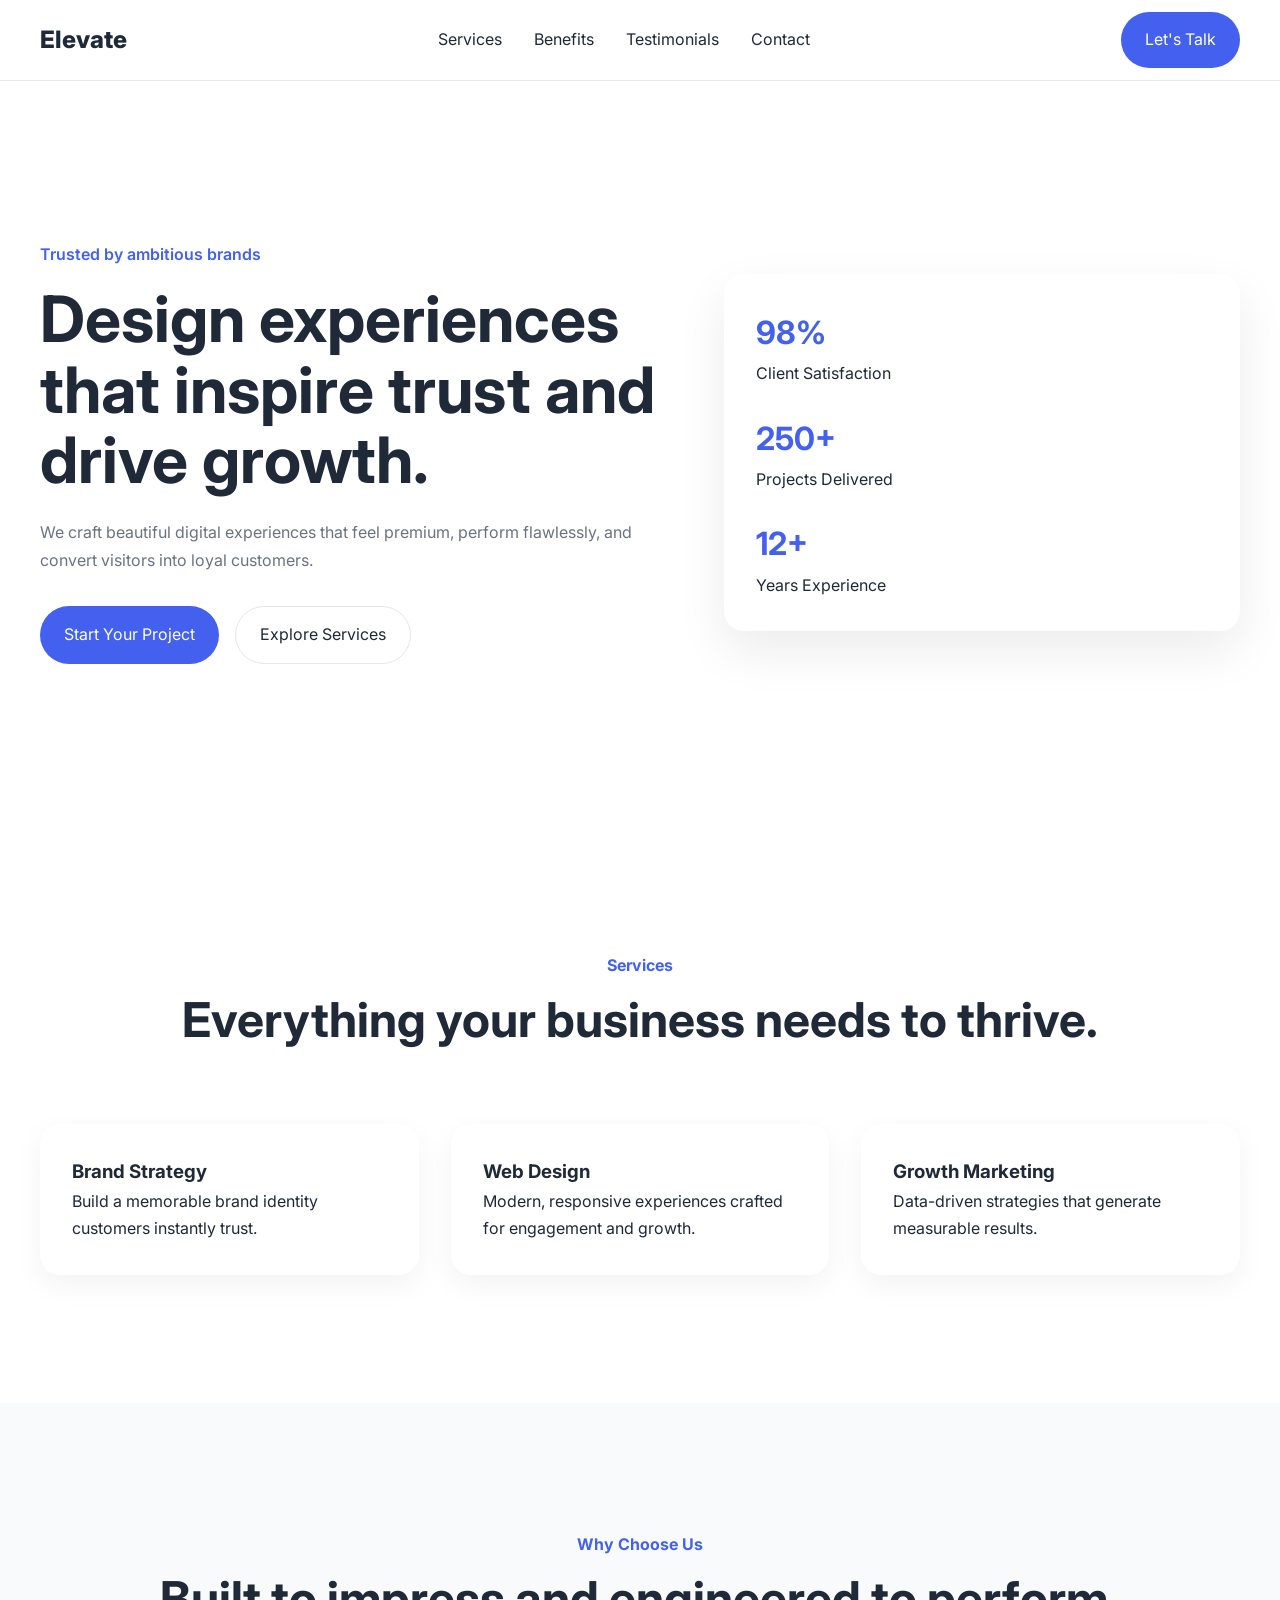
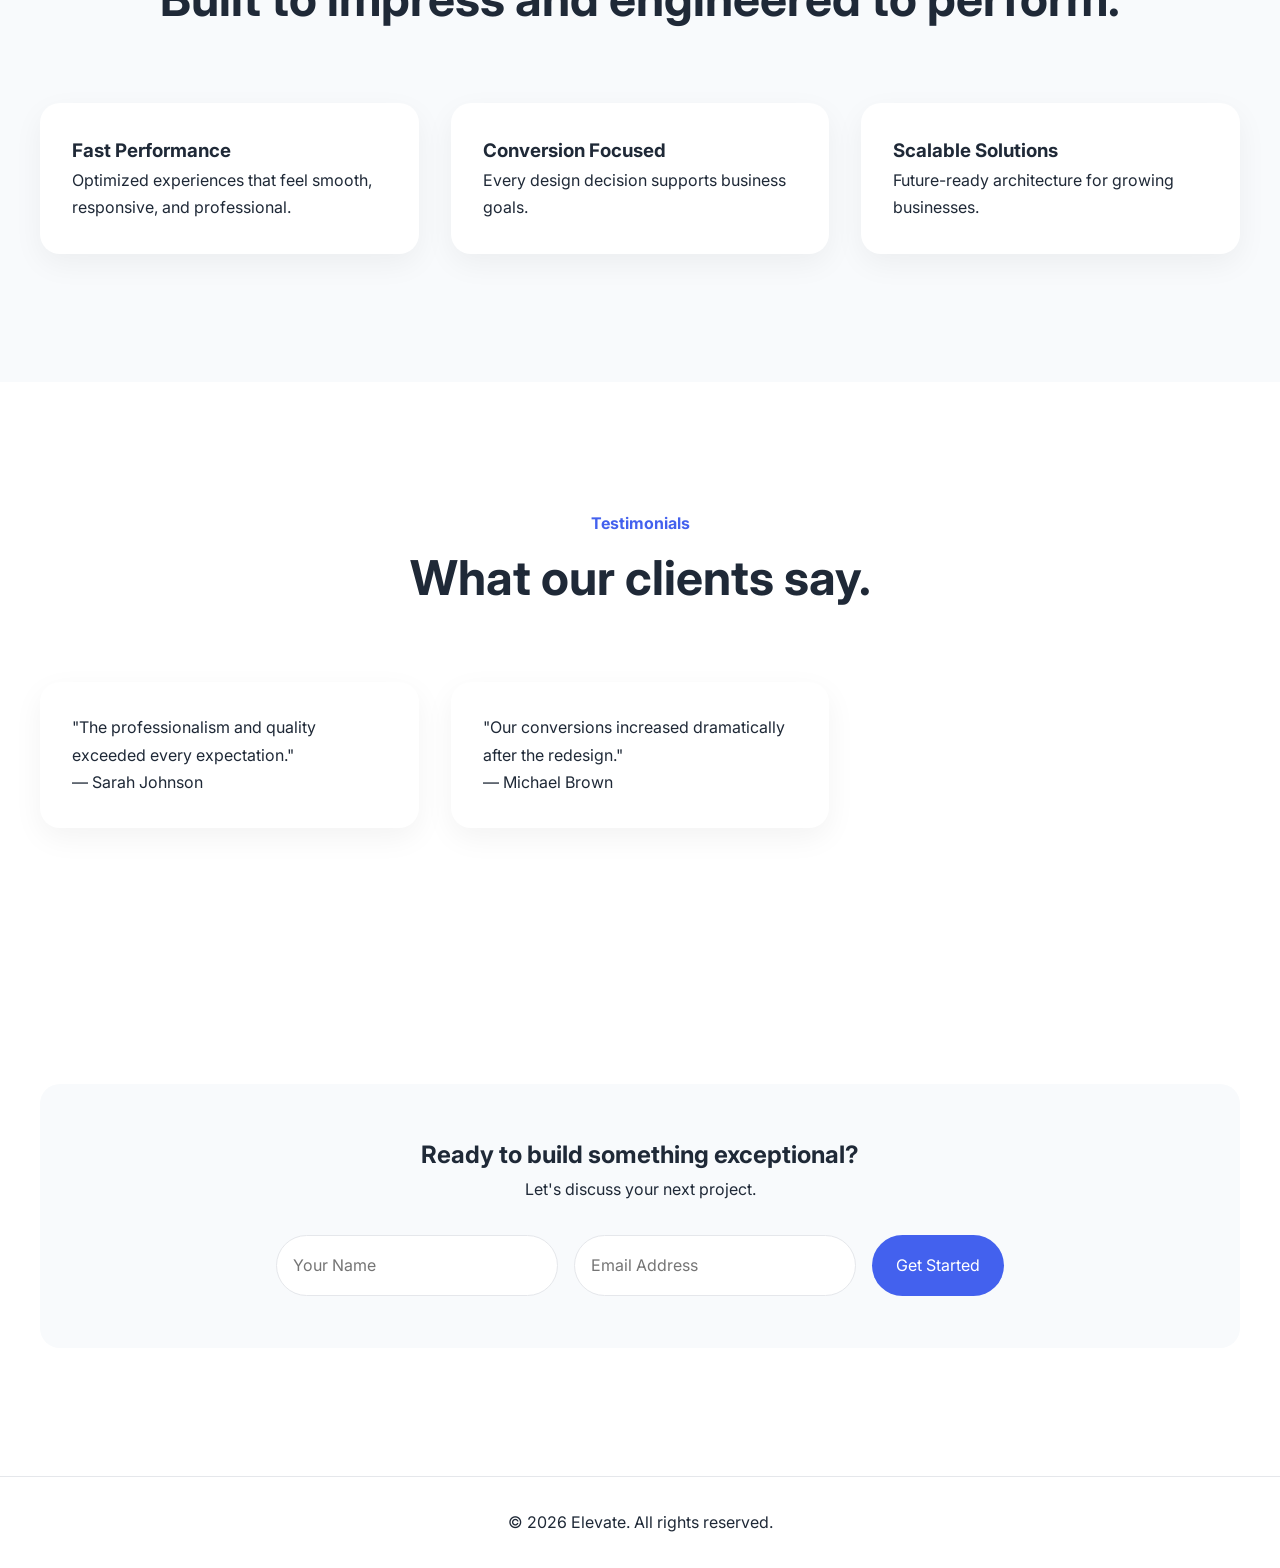
==== codersluxury/landingpage/index.html @ a5dd6dc0 "initial commit" ====
<!DOCTYPE html>
<html lang="en">
<head>
    <meta charset="UTF-8">
    <meta
        name="viewport"
        content="width=device-width, initial-scale=1.0"
    >

    <title>Elevate - Modern Business Solutions</title>

    <meta
        name="description"
        content="Professional business solutions designed to help companies grow, innovate, and succeed."
    >

    <meta
        name="keywords"
        content="business, consulting, web design, branding, growth, marketing"
    >

    <meta name="author" content="Your Company">

    <link rel="stylesheet" href="styles.css">

    <link
        rel="preconnect"
        href="https://fonts.googleapis.com"
    >

    <link
        rel="preconnect"
        href="https://fonts.gstatic.com"
        crossorigin
    >

    <link
        href="https://fonts.googleapis.com/css2?family=Inter:wght@300;400;500;600;700;800&display=swap"
        rel="stylesheet"
    >
</head>

<body>

    <a href="#main-content" class="skip-link">
        Skip to content
    </a>

    <header class="header">
        <div class="container">

            <nav
                class="navbar"
                aria-label="Main Navigation"
            >

                <a href="#" class="logo">
                    Elevate
                </a>

                <ul class="nav-links">
                    <li><a href="#services">Services</a></li>
                    <li><a href="#benefits">Benefits</a></li>
                    <li><a href="#testimonials">Testimonials</a></li>
                    <li><a href="#contact">Contact</a></li>
                </ul>

                <a href="#contact" class="btn btn-nav">
                    Let's Talk
                </a>

            </nav>
        </div>
    </header>

    <main id="main-content">

        <section class="hero">

            <div class="container hero-grid">

                <div class="hero-content">

                    <span class="eyebrow">
                        Trusted by ambitious brands
                    </span>

                    <h1>
                        Design experiences that inspire trust and drive growth.
                    </h1>

                    <p>
                        We craft beautiful digital experiences that
                        feel premium, perform flawlessly, and convert
                        visitors into loyal customers.
                    </p>

                    <div class="hero-actions">
                        <a href="#contact" class="btn btn-primary">
                            Start Your Project
                        </a>

                        <a href="#services" class="btn btn-secondary">
                            Explore Services
                        </a>
                    </div>

                </div>

                <div class="hero-card">

                    <div class="card">
                        <div class="metric">
                            <strong>98%</strong>
                            <span>Client Satisfaction</span>
                        </div>

                        <div class="metric">
                            <strong>250+</strong>
                            <span>Projects Delivered</span>
                        </div>

                        <div class="metric">
                            <strong>12+</strong>
                            <span>Years Experience</span>
                        </div>
                    </div>

                </div>

            </div>

        </section>

        <section
            id="services"
            class="section"
        >

            <div class="container">

                <div class="section-heading">

                    <span class="section-tag">
                        Services
                    </span>

                    <h2>
                        Everything your business needs to thrive.
                    </h2>

                </div>

                <div class="services-grid">

                    <article class="service-card">
                        <h3>Brand Strategy</h3>
                        <p>
                            Build a memorable brand identity
                            customers instantly trust.
                        </p>
                    </article>

                    <article class="service-card">
                        <h3>Web Design</h3>
                        <p>
                            Modern, responsive experiences
                            crafted for engagement and growth.
                        </p>
                    </article>

                    <article class="service-card">
                        <h3>Growth Marketing</h3>
                        <p>
                            Data-driven strategies that
                            generate measurable results.
                        </p>
                    </article>

                </div>

            </div>

        </section>

        <section
            id="benefits"
            class="section section-alt"
        >

            <div class="container">

                <div class="section-heading">

                    <span class="section-tag">
                        Why Choose Us
                    </span>

                    <h2>
                        Built to impress and engineered to perform.
                    </h2>

                </div>

                <div class="benefits-grid">

                    <div class="benefit">
                        <h3>Fast Performance</h3>
                        <p>
                            Optimized experiences that feel smooth,
                            responsive, and professional.
                        </p>
                    </div>

                    <div class="benefit">
                        <h3>Conversion Focused</h3>
                        <p>
                            Every design decision supports business goals.
                        </p>
                    </div>

                    <div class="benefit">
                        <h3>Scalable Solutions</h3>
                        <p>
                            Future-ready architecture for growing businesses.
                        </p>
                    </div>

                </div>

            </div>

        </section>

        <section
            id="testimonials"
            class="section"
        >

            <div class="container">

                <div class="section-heading">

                    <span class="section-tag">
                        Testimonials
                    </span>

                    <h2>
                        What our clients say.
                    </h2>

                </div>

                <div class="testimonial-grid">

                    <blockquote class="testimonial">
                        <p>
                            "The professionalism and quality exceeded
                            every expectation."
                        </p>

                        <footer>
                            — Sarah Johnson
                        </footer>
                    </blockquote>

                    <blockquote class="testimonial">
                        <p>
                            "Our conversions increased dramatically
                            after the redesign."
                        </p>

                        <footer>
                            — Michael Brown
                        </footer>
                    </blockquote>

                </div>

            </div>

        </section>

        <section
            id="contact"
            class="section contact"
        >

            <div class="container">

                <div class="contact-card">

                    <h2>
                        Ready to build something exceptional?
                    </h2>

                    <p>
                        Let's discuss your next project.
                    </p>

                    <form
                        class="contact-form"
                        action="#"
                        method="post"
                    >

                        <input
                            type="text"
                            placeholder="Your Name"
                            aria-label="Your Name"
                            required
                        >

                        <input
                            type="email"
                            placeholder="Email Address"
                            aria-label="Email Address"
                            required
                        >

                        <button
                            type="submit"
                            class="btn btn-primary"
                        >
                            Get Started
                        </button>

                    </form>

                </div>

            </div>

        </section>

    </main>

    <footer class="footer">
        <div class="container">
            <p>
                © 2026 Elevate. All rights reserved.
            </p>
        </div>
    </footer>

</body>
</html>
---- codersluxury/landingpage/styles.css ----
/* =========================
   RESET
========================= */

*,
*::before,
*::after {
    margin: 0;
    padding: 0;
    box-sizing: border-box;
}

html {
    scroll-behavior: smooth;
    -webkit-text-size-adjust: 100%;
}

body,
h1,
h2,
h3,
p,
ul,
li,
a,
button,
input {
    margin: 0;
    padding: 0;
}

ul {
    list-style: none;
}

a {
    text-decoration: none;
    color: inherit;
}

button,
input {
    border: none;
    outline: none;
    font: inherit;
    background: none;
}

img {
    max-width: 100%;
    display: block;
}

/* =========================
   ROOT VARIABLES
========================= */

:root {

    --clr-primary: #4361ee;
    --clr-primary-dark: #2944c6;

    --clr-text: #1f2937;
    --clr-text-light: #6b7280;

    --clr-bg: #ffffff;
    --clr-bg-soft: #f8fafc;

    --clr-border: #e5e7eb;

    --shadow:
        0 20px 50px rgba(0,0,0,.08);

    --radius:
        1.25rem;

    --container:
        1200px;

    --transition:
        300ms ease;

    --spacing:
        clamp(1rem, 2vw, 2rem);

    --section-space:
        clamp(5rem, 10vw, 8rem);

    --font:
        "Inter", sans-serif;
}

/* =========================
   GLOBAL
========================= */

body {
    font-family: var(--font);
    color: var(--clr-text);
    background: var(--clr-bg);
    line-height: 1.7;
    overflow-x: hidden;
}

.container {
    width: min(
        calc(100% - 2rem),
        var(--container)
    );

    margin-inline: auto;
}

.skip-link {
    position: absolute;
    left: -9999px;
}

.skip-link:focus {
    left: 1rem;
    top: 1rem;
    z-index: 999;
}

/* =========================
   HEADER
========================= */

.header {
    position: sticky;
    top: 0;
    z-index: 100;
    backdrop-filter: blur(12px);
    background: rgba(255,255,255,.9);
    border-bottom: 1px solid var(--clr-border);
}

.navbar {
    min-height: 80px;

    display: flex;
    align-items: center;
    justify-content: space-between;
}

.logo {
    font-size: 1.5rem;
    font-weight: 800;
}

.nav-links {
    display: flex;
    gap: 2rem;
}

.nav-links a {
    transition: var(--transition);
}

.nav-links a:hover {
    color: var(--clr-primary);
}

/* =========================
   BUTTONS
========================= */

.btn {
    display: inline-flex;
    align-items: center;
    justify-content: center;

    padding: .9rem 1.5rem;

    border-radius: 999px;

    transition: var(--transition);
}

.btn-primary {
    background: var(--clr-primary);
    color: white;
}

.btn-primary:hover {
    background: var(--clr-primary-dark);
    transform: translateY(-3px);
}

.btn-secondary {
    border: 1px solid var(--clr-border);
}

.btn-secondary:hover {
    background: var(--clr-bg-soft);
}

.btn-nav {
    background: var(--clr-primary);
    color: #fff;
}

/* =========================
   HERO
========================= */

.hero {
    padding-block:
        calc(var(--section-space) + 2rem);
}

.hero-grid {
    display: grid;
    grid-template-columns: 1.2fr 1fr;
    gap: 4rem;
    align-items: center;
}

.eyebrow {
    color: var(--clr-primary);
    font-weight: 600;
}

.hero h1 {
    font-size:
        clamp(2.5rem, 5vw, 5rem);

    line-height: 1.1;

    margin-block:
        1rem 1.5rem;
}

.hero p {
    max-width: 60ch;
    color: var(--clr-text-light);
}

.hero-actions {
    margin-top: 2rem;

    display: flex;
    gap: 1rem;
    flex-wrap: wrap;
}

.hero-card {
    animation:
        float 5s ease-in-out infinite;
}

.card {
    background: white;

    border-radius: var(--radius);

    padding: 2rem;

    box-shadow: var(--shadow);
}

.metric + .metric {
    margin-top: 1.5rem;
}

.metric strong {
    display: block;
    font-size: 2rem;
    color: var(--clr-primary);
}

/* =========================
   SECTIONS
========================= */

.section {
    padding-block:
        var(--section-space);
}

.section-alt {
    background: var(--clr-bg-soft);
}

.section-heading {
    text-align: center;
    margin-bottom: 4rem;
}

.section-tag {
    color: var(--clr-primary);
    font-weight: 700;
}

.section-heading h2 {
    font-size:
        clamp(2rem, 4vw, 3rem);
}

/* =========================
   GRIDS
========================= */

.services-grid,
.benefits-grid,
.testimonial-grid {

    display: grid;

    grid-template-columns:
        repeat(3, 1fr);

    gap: 2rem;
}

.service-card,
.benefit,
.testimonial {

    background: white;

    padding: 2rem;

    border-radius: var(--radius);

    transition: var(--transition);

    box-shadow:
        0 10px 30px rgba(0,0,0,.05);
}

.service-card:hover,
.benefit:hover,
.testimonial:hover {

    transform:
        translateY(-10px);

    box-shadow:
        0 25px 60px rgba(0,0,0,.08);
}

/* =========================
   CONTACT
========================= */

.contact-card {
    background: var(--clr-bg-soft);

    padding:
        clamp(2rem, 4vw, 4rem);

    border-radius: var(--radius);

    text-align: center;
}

.contact-form {

    margin-top: 2rem;

    display: flex;
    gap: 1rem;

    justify-content: center;
    flex-wrap: wrap;
}

.contact-form input {

    min-width: 260px;

    padding: 1rem;

    border-radius: 999px;

    border: 1px solid var(--clr-border);

    background: white;

    transition: var(--transition);
}

.contact-form input:focus {

    border-color: var(--clr-primary);

    box-shadow:
        0 0 0 4px rgba(67,97,238,.15);
}

/* =========================
   FOOTER
========================= */

.footer {
    padding: 2rem 0;
    text-align: center;
    border-top: 1px solid var(--clr-border);
}

/* =========================
   ANIMATIONS
========================= */

@keyframes float {

    0%,
    100% {
        transform: translateY(0);
    }

    50% {
        transform: translateY(-15px);
    }
}

/* =========================
   TABLET
========================= */

@media (max-width: 992px) {

    .hero-grid,
    .services-grid,
    .benefits-grid,
    .testimonial-grid {

        grid-template-columns: 1fr;
    }

    .hero {
        text-align: center;
    }

    .hero p {
        margin-inline: auto;
    }

    .hero-actions {
        justify-content: center;
    }
}

/* =========================
   MOBILE
========================= */

@media (max-width: 768px) {

    .navbar {
        flex-direction: column;
        gap: 1rem;
        padding: 1rem 0;
    }

    .nav-links {
        flex-direction: column;
        text-align: center;
        gap: 1rem;
    }

    .hero {
        padding-top: 4rem;
    }

    .hero h1 {
        font-size: 2.6rem;
    }

    .contact-form {
        flex-direction: column;
    }

    .contact-form input,
    .contact-form button {
        width: 100%;
    }

    /*
      Mobile layout intentionally differs
      from desktop for stronger UX
    */

    .service-card,
    .benefit,
    .testimonial {
        text-align: center;
    }
}
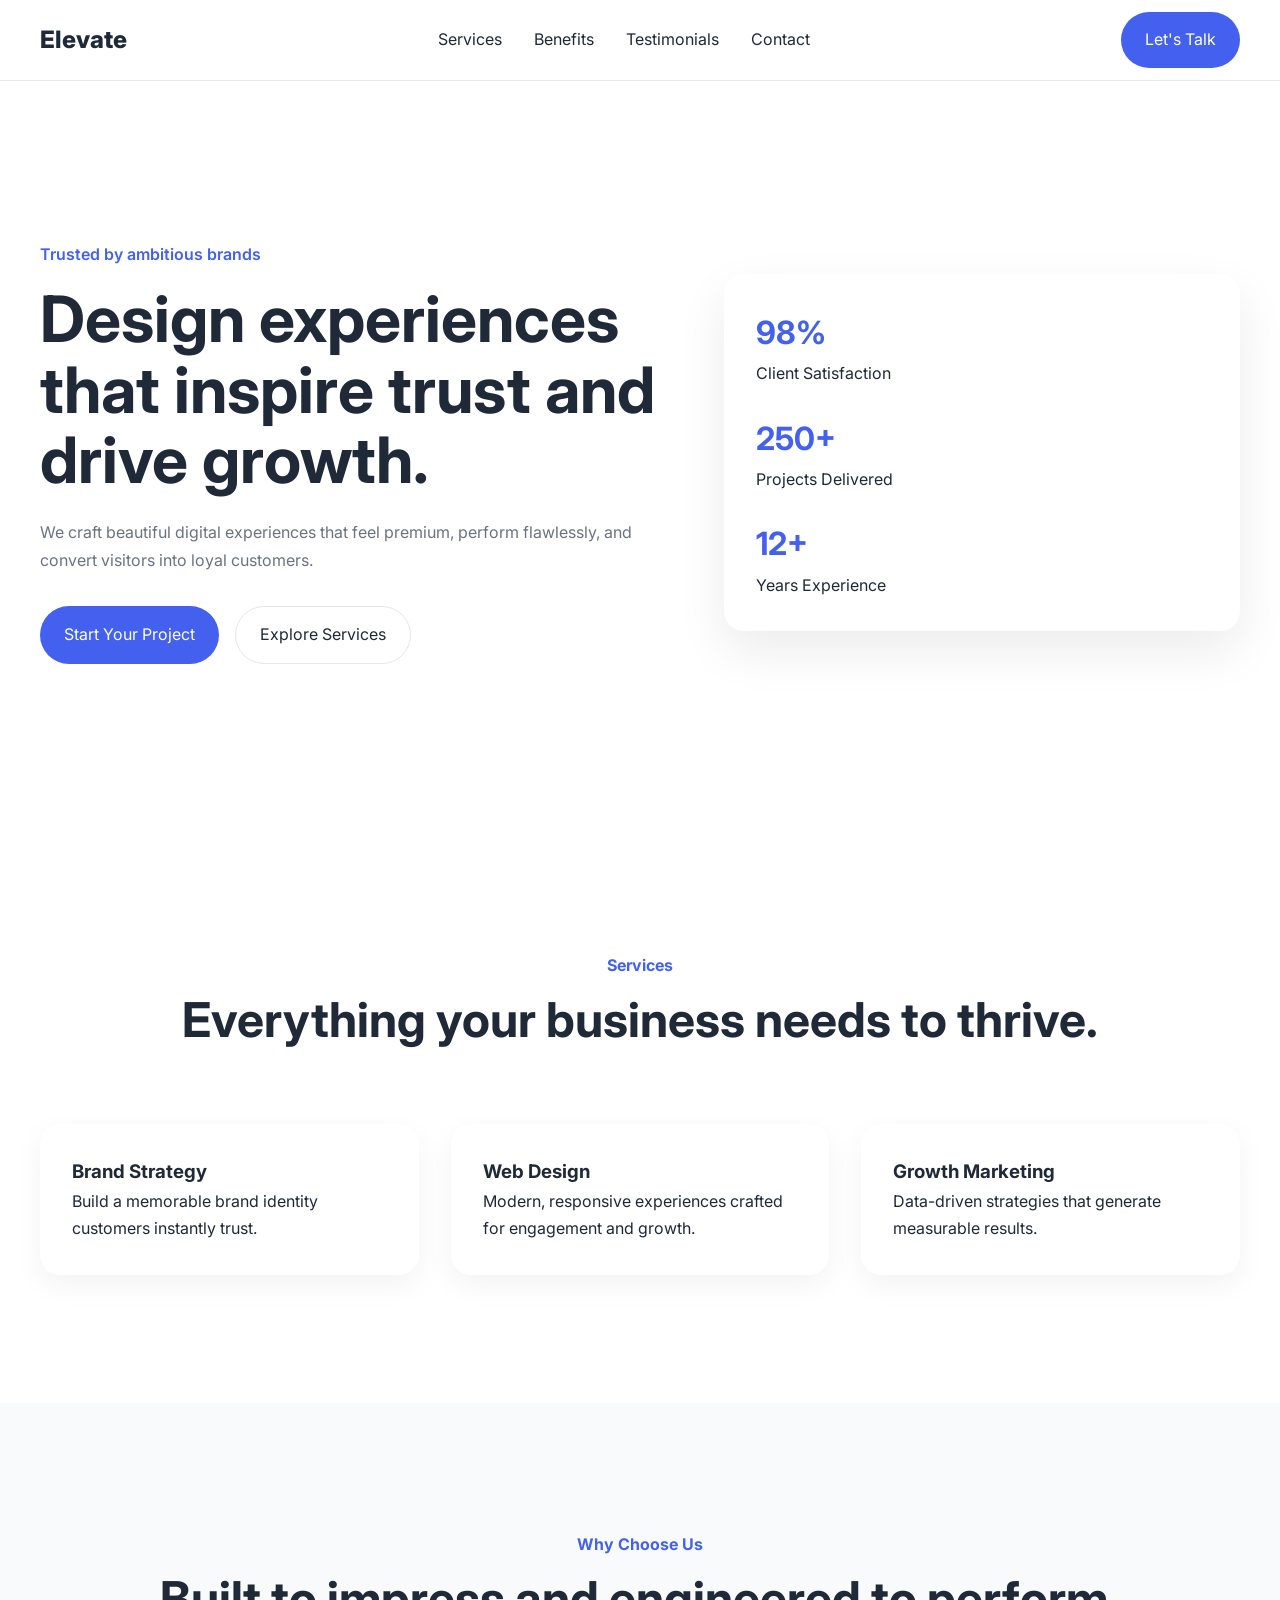
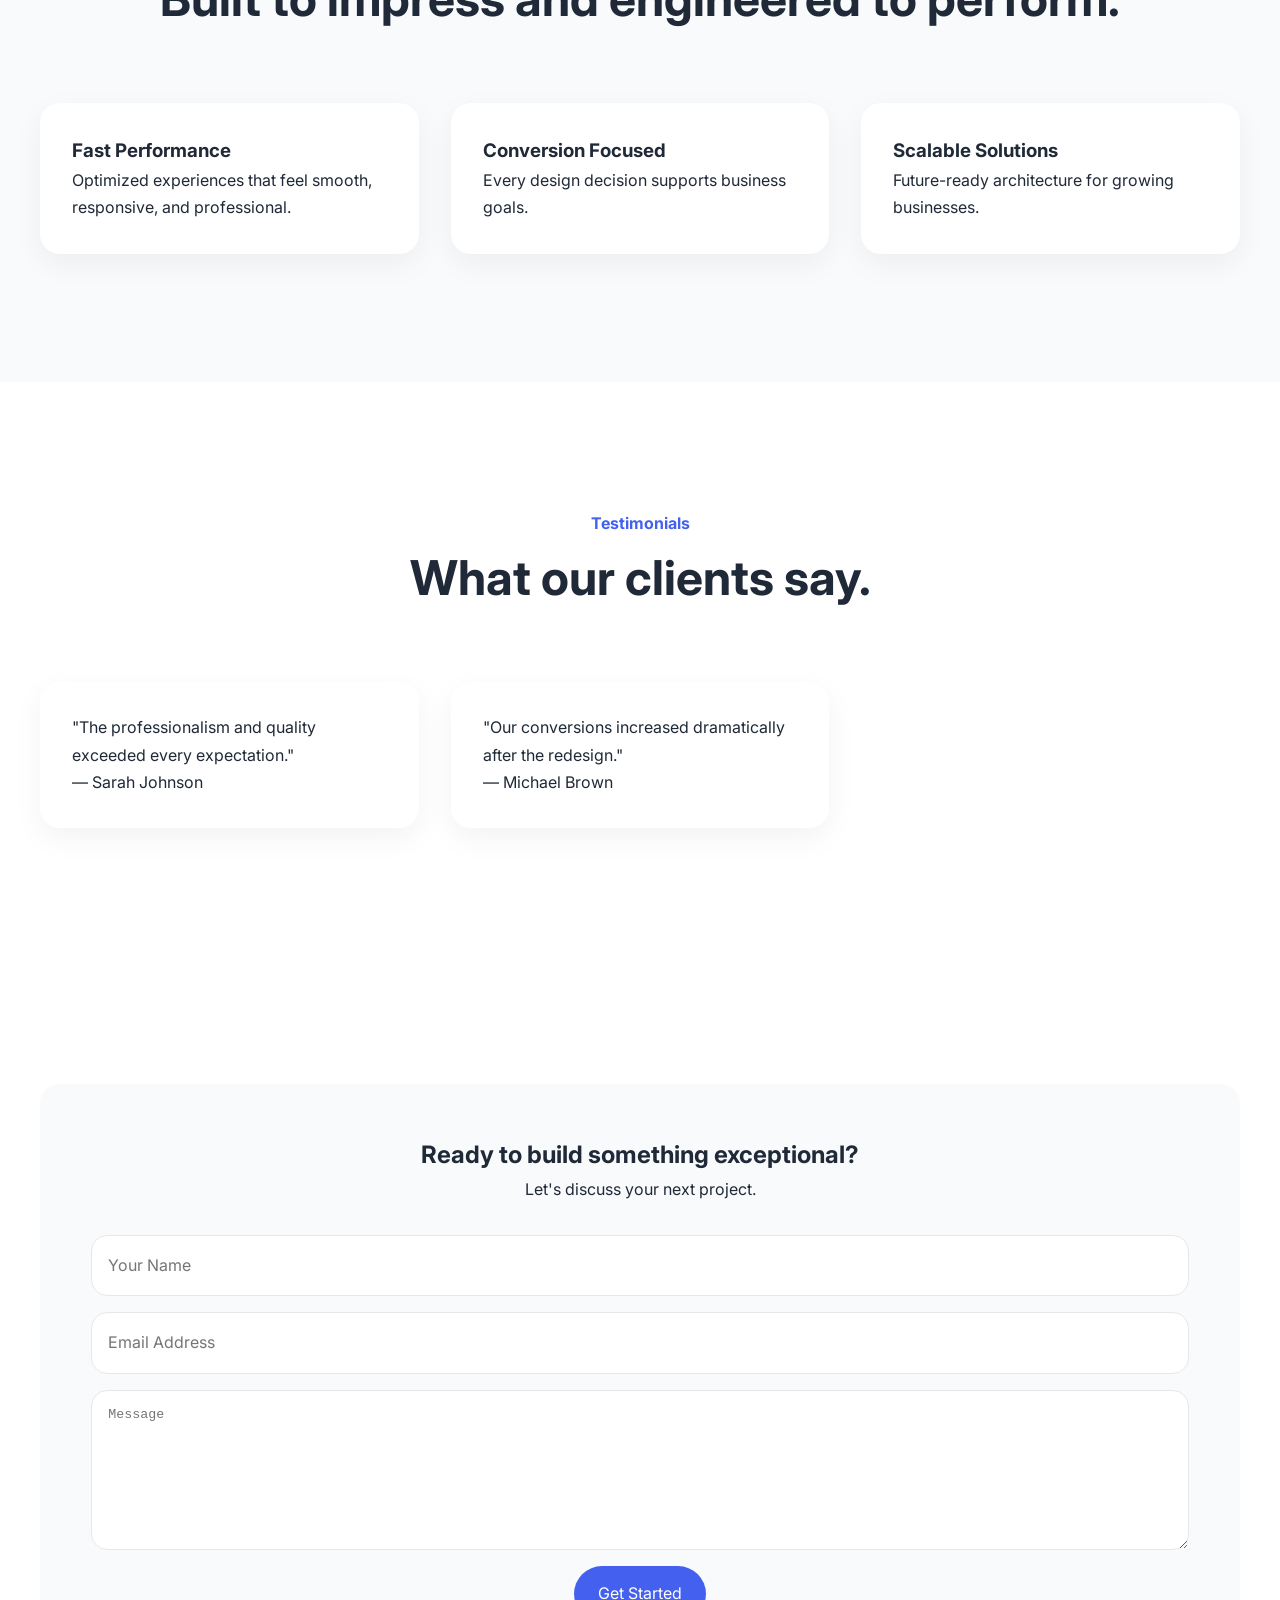
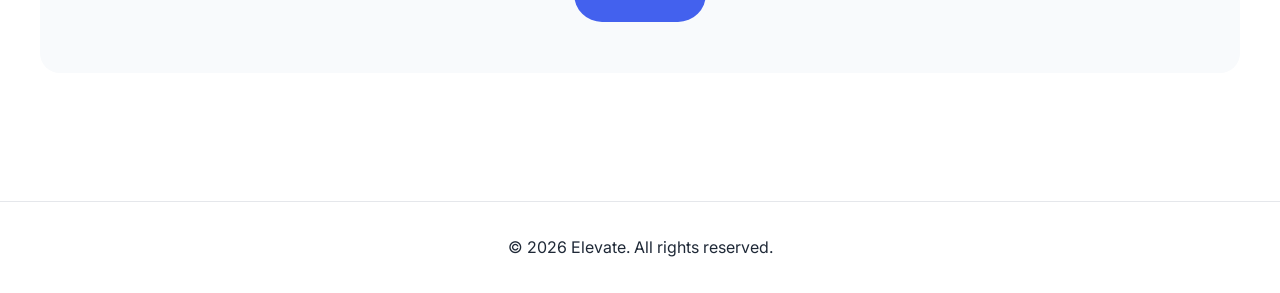
==== commit 95eaa45e: "Refactor landing page navigation and enhance styling for better UX" ====
--- a/codersluxury/landingpage/index.html
+++ b/codersluxury/landingpage/index.html
@@ -58,7 +58,17 @@
                     Elevate
                 </a>
 
-                <ul class="nav-links">
+                <button
+                    class="hamburger"
+                    type="button"
+                    aria-label="Toggle navigation"
+                    aria-controls="nav-links"
+                    aria-expanded="false"
+                >
+                    <span></span>
+                </button>
+
+                <ul class="nav-links" id="nav-links">
                     <li><a href="#services">Services</a></li>
                     <li><a href="#benefits">Benefits</a></li>
                     <li><a href="#testimonials">Testimonials</a></li>
@@ -317,6 +327,13 @@
                             aria-label="Email Address"
                             required
                         >
+
+                        <textarea
+                            placeholder="Message"
+                            aria-label="Message"
+                            rows="5"
+                            required
+                        ></textarea>
 
                         <button
                             type="submit"
@@ -343,5 +360,17 @@
         </div>
     </footer>
 
+    <script>
+        const hamburger = document.querySelector('.hamburger');
+        const navLinks = document.querySelector('.nav-links');
+
+        if (hamburger && navLinks) {
+            hamburger.addEventListener('click', () => {
+                const expanded = hamburger.getAttribute('aria-expanded') === 'true';
+                hamburger.setAttribute('aria-expanded', String(!expanded));
+                navLinks.classList.toggle('show');
+            });
+        }
+    </script>
 </body>
 </html>
--- a/codersluxury/landingpage/styles.css
+++ b/codersluxury/landingpage/styles.css
@@ -153,12 +153,54 @@
     gap: 2rem;
 }
 
+.nav-links.show {
+    display: flex;
+}
+
 .nav-links a {
     transition: var(--transition);
 }
 
 .nav-links a:hover {
     color: var(--clr-primary);
+}
+
+.hamburger {
+    display: none;
+    width: 2.75rem;
+    height: 2.75rem;
+    border-radius: 999px;
+    background: var(--clr-bg-soft);
+    color: var(--clr-text);
+    border: 1px solid var(--clr-border);
+    cursor: pointer;
+    align-items: center;
+    justify-content: center;
+    transition: var(--transition);
+}
+
+.hamburger:hover {
+    background: var(--clr-bg);
+}
+
+.hamburger span,
+.hamburger span::before,
+.hamburger span::after {
+    content: "";
+    display: block;
+    width: 1.5rem;
+    height: 2px;
+    background: currentColor;
+    border-radius: 999px;
+    transition: var(--transition);
+}
+
+.hamburger span::before {
+    transform: translateY(-6px);
+}
+
+.hamburger span::after {
+    transform: translateY(4px);
 }
 
 /* =========================
@@ -366,13 +408,15 @@
     flex-wrap: wrap;
 }
 
-.contact-form input {
-
+.contact-form input,
+.contact-form textarea {
+
+    width: 100%;
     min-width: 260px;
 
     padding: 1rem;
 
-    border-radius: 999px;
+    border-radius: 1rem;
 
     border: 1px solid var(--clr-border);
 
@@ -381,7 +425,13 @@
     transition: var(--transition);
 }
 
-.contact-form input:focus {
+.contact-form textarea {
+    min-height: 160px;
+    resize: vertical;
+}
+
+.contact-form input:focus,
+.contact-form textarea:focus {
 
     border-color: var(--clr-primary);
 
@@ -449,15 +499,54 @@
 @media (max-width: 768px) {
 
     .navbar {
-        flex-direction: column;
+        position: relative;
+        display: grid;
+        grid-template-columns: 1fr auto;
+        grid-template-rows: auto auto auto;
         gap: 1rem;
         padding: 1rem 0;
+        align-items: center;
+    }
+
+    .logo {
+        grid-column: 1;
+        grid-row: 1;
+        justify-self: start;
+    }
+
+    .hamburger {
+        display: inline-flex;
+        grid-column: 2;
+        grid-row: 1;
+        justify-self: end;
     }
 
     .nav-links {
+        grid-column: 1 / -1;
+        grid-row: 2;
+        display: none;
         flex-direction: column;
-        text-align: center;
+        text-align: left;
         gap: 1rem;
+        padding: 1.25rem 1rem;
+        background: white;
+        border-radius: var(--radius);
+        box-shadow: var(--shadow);
+    }
+
+    .nav-links.show {
+        display: flex;
+    }
+
+    .nav-links a {
+        width: 100%;
+    }
+
+    .btn-nav {
+        grid-column: 1 / -1;
+        grid-row: 3;
+        justify-self: center;
+        width: min(100%, 240px);
     }
 
     .hero {
@@ -473,14 +562,10 @@
     }
 
     .contact-form input,
+    .contact-form textarea,
     .contact-form button {
         width: 100%;
     }
-
-    /*
-      Mobile layout intentionally differs
-      from desktop for stronger UX
-    */
 
     .service-card,
     .benefit,
